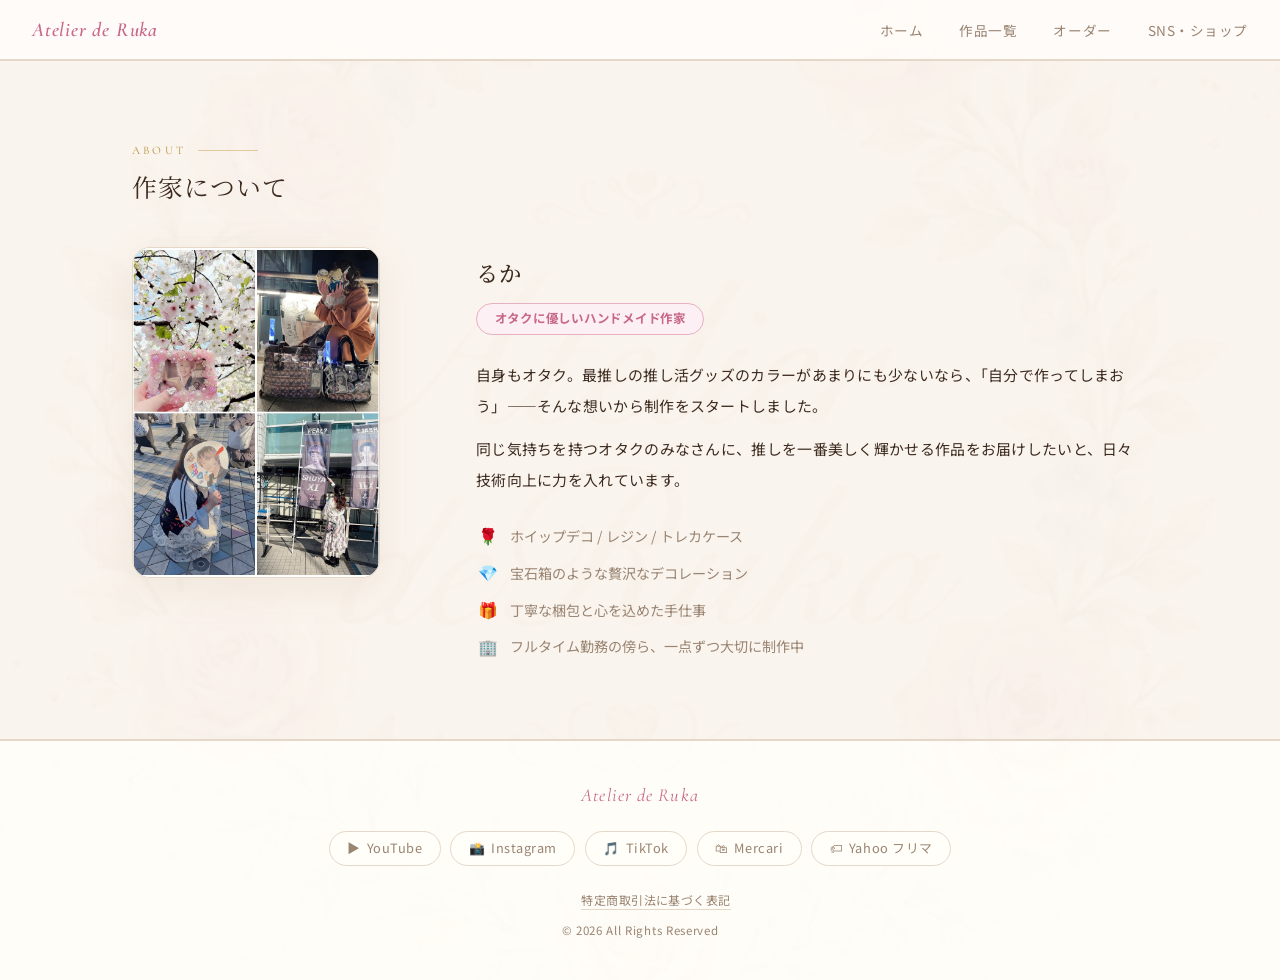
==== about.html @ a7fd2124 "作家についてを別ページ（about.html）に分離、TOPから削除" ====
<!DOCTYPE html>
<html lang="ja">
<head>
  <meta charset="UTF-8">
  <meta name="viewport" content="width=device-width, initial-scale=1.0">
  <title>作家について — Atelier de Ruka</title>
  <link rel="preconnect" href="https://fonts.googleapis.com">
  <link rel="preconnect" href="https://fonts.gstatic.com" crossorigin>
  <link href="https://fonts.googleapis.com/css2?family=Cormorant+Garamond:ital,wght@0,400;0,500;0,600;1,400;1,600&family=Noto+Sans+JP:wght@400;600;700&family=Noto+Serif+JP:wght@400;500;700&display=swap" rel="stylesheet">
  <link rel="icon" type="image/png" href="images/icon-512.png?v=2">
  <link rel="manifest" href="/manifest.json">
  <link rel="apple-touch-icon" href="/images/icon-512.png">
  <meta name="theme-color" content="#c8698a">
  <meta name="apple-mobile-web-app-capable" content="yes">
  <meta name="apple-mobile-web-app-title" content="Atelier de Ruka">
  <link rel="stylesheet" href="style.css?v=5">
</head>
<body>

  <header>
    <span class="site-title" id="js-site-title">Handmade Works</span>
    <nav>
      <a href="index.html">ホーム</a>
      <a href="works.html" target="_blank">作品一覧</a>
      <a href="order.html">オーダー</a>
      <a href="index.html#connect">SNS・ショップ</a>
    </nav>
  </header>

  <main style="margin-top: 60px;">
    <!-- 作家について -->
    <section id="about">
      <div class="section-wrap">
        <p class="section-label">ABOUT</p>
        <h2 class="section-heading">作家について</h2>
        <div class="about-profile">
          <div class="about-photo-col">
            <div class="about-photo-main-frame">
              <img src="images/about-collage.jpg" alt="推し活の日々" class="about-photo-main-img">
            </div>
          </div>
          <div class="about-text-col">
            <p class="about-name" id="js-about-name"></p>
            <span class="about-catch-badge">オタクに優しいハンドメイド作家</span>
            <div class="about-story">
              <p>自身もオタク。最推しの推し活グッズのカラーがあまりにも少ないなら、「自分で作ってしまおう」——そんな想いから制作をスタートしました。</p>
              <p>同じ気持ちを持つオタクのみなさんに、推しを一番美しく輝かせる作品をお届けしたいと、日々技術向上に力を入れています。</p>
            </div>
            <ul class="about-highlights">
              <li><span class="about-hl-icon">🌹</span>ホイップデコ / レジン / トレカケース</li>
              <li><span class="about-hl-icon">💎</span>宝石箱のような贅沢なデコレーション</li>
              <li><span class="about-hl-icon">🎁</span>丁寧な梱包と心を込めた手仕事</li>
              <li><span class="about-hl-icon">🏢</span>フルタイム勤務の傍ら、一点ずつ大切に制作中</li>
            </ul>
          </div>
        </div>
      </div>
    </section>
  </main>

  <footer>
    <p class="footer-site-name" id="js-footer-name">Handmade Works</p>
    <div class="sns-links" id="js-sns-links"></div>
    <nav class="footer-legal">
      <a href="tokusho.html">特定商取引法に基づく表記</a>
    </nav>
    <p class="footer-copy">© 2026 All Rights Reserved</p>
  </footer>

  <!-- ボトムナビ（スマホ専用） -->
  <nav class="bottom-nav">
    <a href="index.html" class="bottom-nav-item" data-page="index">
      <span class="bottom-nav-icon">🌸</span>
      <span class="bottom-nav-label">ホーム</span>
    </a>
    <a href="works.html" target="_blank" class="bottom-nav-item" data-page="works">
      <span class="bottom-nav-icon">🌹</span>
      <span class="bottom-nav-label">作品一覧</span>
    </a>
    <a href="order.html" class="bottom-nav-item" data-page="order">
      <span class="bottom-nav-icon">💌</span>
      <span class="bottom-nav-label">オーダー</span>
    </a>
    <a href="index.html#connect" class="bottom-nav-item" data-page="connect">
      <span class="bottom-nav-icon">🎀</span>
      <span class="bottom-nav-label">ショップ</span>
    </a>
  </nav>

  <script src="config.js"></script>
  <script src="about.js"></script>
</body>
</html>
---- style.css ----
/* === 変数 === */
*, *::before, *::after {
  margin: 0;
  padding: 0;
  box-sizing: border-box;
}

:root {
  --bg:          #fdf8f2;
  --bg-card:     #fffef9;
  --bg-pink:     #f9f3ec;
  --text:        #3d2b1f;
  --text-muted:  #9a8472;
  --rose:        #c8698a;
  --rose-light:  #e8b0c4;
  --rose-pale:   #fdf0f4;
  --gold:        #b8933e;
  --gold-light:  #d4af6a;
  --border:      #e5d8c8;
  --shadow:      rgba(180, 140, 100, 0.12);
}

html {
  scroll-behavior: smooth;
  overflow-x: hidden;
}


body {
  font-family: 'Noto Sans JP', 'Hiragino Kaku Gothic Pro', sans-serif;
  color: var(--text);
  line-height: 1.6;
  overflow-x: hidden;
  /* バラ画像を88%の透明クリームで重ねて薄く表示 */
  background:
    linear-gradient(rgba(253, 248, 242, 0.88), rgba(253, 248, 242, 0.88)),
    url('images/logo.png') center / cover fixed no-repeat;
}

/* === ヘッダー === */
header {
  position: fixed;
  top: 0;
  width: 100%;
  height: 60px;
  display: flex;
  align-items: center;
  justify-content: space-between;
  padding: 0 2rem;
  background: rgba(255, 251, 248, 0.96);
  backdrop-filter: blur(12px);
  border-bottom: 1px solid var(--border);
  z-index: 100;
}

.site-title {
  font-family: 'Cormorant Garamond', 'Noto Serif JP', serif;
  font-size: 1.25rem;
  font-weight: 600;
  font-style: italic;
  color: var(--rose);
  letter-spacing: 0.04em;
}

nav a {
  color: var(--text-muted);
  text-decoration: none;
  font-size: 0.85rem;
  margin-left: 2rem;
  letter-spacing: 0.04em;
  transition: color 0.2s;
}
nav a:hover { color: var(--rose); }

/* === ヒーロー === */
.hero {
  margin-top: 60px;
  padding: 4.5rem 2rem 5.5rem;
  min-height: 540px;
  display: flex;
  align-items: center;
  justify-content: center;
  text-align: center;
  background: transparent;
  border-bottom: 1px solid var(--border);
  position: relative;
  overflow: hidden;
}

/* コラージュ背景（2×2グリッド） */
.hero-bg {
  position: absolute;
  inset: 0;
  display: grid;
  grid-template-columns: 1fr 1fr;
  grid-template-rows: 1fr 1fr;
  gap: 2px;
  pointer-events: none;
  z-index: 0;
}

.hero-bg-img {
  width: 100%;
  height: 100%;
  object-fit: cover;
  opacity: 0.38;
  filter: saturate(0.85) brightness(1.05);
  display: block;
}

/* 中央をクリームでフェード */
.hero-bg-fade {
  position: absolute;
  inset: 0;
  background: radial-gradient(
    ellipse 65% 68% at 50% 50%,
    rgba(253,248,242,0.97) 0%,
    rgba(253,248,242,0.80) 45%,
    rgba(253,248,242,0.25) 75%,
    rgba(253,248,242,0.05) 100%
  );
}

/* コンテンツは背景より前面に */
.hero-content {
  position: relative;
  z-index: 1;
}

.hero-logo-wrap {
  max-width: 420px;
  margin: 0 auto 2.5rem;
  animation: heroFadeUp 0.9s ease both;
}

.hero-logo-img {
  width: 100%;
  height: auto;
  display: block;
  filter: drop-shadow(0 8px 24px rgba(180, 140, 100, 0.22));
}

/* 装飾ライン */

.hero-tagline {
  font-family: 'Noto Serif JP', serif;
  font-size: clamp(1.1rem, 2.8vw, 1.55rem);
  font-weight: 400;
  color: var(--text);
  line-height: 1.9;
  letter-spacing: 0.08em;
  margin-bottom: 1.1rem;
  animation: heroFadeIn 0.9s ease 0.45s both;
}

.hero-sub {
  font-size: 0.85rem;
  color: var(--text-muted);
  line-height: 1.9;
  max-width: 460px;
  margin: 0 auto;
  letter-spacing: 0.03em;
  animation: heroFadeIn 0.9s ease 0.65s both;
}

@keyframes heroFadeUp {
  from { opacity: 0; transform: translateY(24px); }
  to   { opacity: 1; transform: translateY(0); }
}

@keyframes heroFadeIn {
  from { opacity: 0; }
  to   { opacity: 1; }
}

/* === セクション共通 === */
.section-wrap {
  max-width: 1080px;
  margin: 0 auto;
  padding: 5rem 2rem;
}

.section-label {
  font-family: 'Cormorant Garamond', serif;
  font-size: 0.72rem;
  letter-spacing: 0.28em;
  text-transform: uppercase;
  color: var(--gold);
  margin-bottom: 0.5rem;
  display: flex;
  align-items: center;
  gap: 0.75rem;
}

.section-label::after {
  content: '';
  display: block;
  width: 60px;
  height: 1px;
  background: var(--gold-light);
  opacity: 0.6;
}

.section-heading {
  font-family: 'Noto Serif JP', serif;
  font-size: 1.55rem;
  font-weight: 400;
  color: var(--text);
  margin-bottom: 2.5rem;
  letter-spacing: 0.04em;
}

/* === 作品コンテナ === */
.works-container {
  display: block;
}

/* === カテゴリセクション === */
.category-section {
  margin-bottom: 3.5rem;
}

.category-header {
  display: flex;
  align-items: center;
  justify-content: space-between;
  margin-bottom: 1.25rem;
  padding-bottom: 0.75rem;
  border-bottom: 1px solid var(--border);
  position: relative;
}

.category-header::after {
  content: '';
  position: absolute;
  bottom: -1px;
  left: 0;
  width: 48px;
  height: 2px;
  background: var(--rose);
  border-radius: 2px;
}

.category-header-left {
  display: flex;
  align-items: baseline;
  gap: 0.75rem;
}

.category-name {
  font-family: 'Noto Serif JP', serif;
  font-size: 1.1rem;
  font-weight: 500;
  color: var(--text);
  letter-spacing: 0.04em;
}

.category-count {
  font-size: 0.72rem;
  color: var(--text-muted);
  background: var(--bg-pink);
  border: 1px solid var(--border);
  padding: 0.1rem 0.6rem;
  border-radius: 999px;
}

.category-more-btn {
  font-family: inherit;
  font-size: 0.8rem;
  color: var(--rose);
  background: none;
  border: 1px solid var(--rose-light);
  border-radius: 999px;
  cursor: pointer;
  padding: 0.3rem 0.9rem;
  transition: all 0.18s;
  letter-spacing: 0.03em;
  white-space: nowrap;
}

.category-more-btn:hover {
  background: var(--rose-pale);
}

.category-grid {
  display: grid;
  grid-template-columns: repeat(auto-fill, minmax(200px, 1fr));
  gap: 1.25rem;
}

.work-card {
  background: var(--bg-card);
  border: 1px solid var(--border);
  border-radius: 12px;
  overflow: hidden;
  cursor: pointer;
  transition: transform 0.22s, box-shadow 0.22s;
  box-shadow: 0 2px 10px var(--shadow);
  text-decoration: none;
  color: inherit;
  display: block;
}

.work-card:hover {
  transform: translateY(-5px);
  box-shadow: 0 14px 36px var(--shadow);
}

.work-card:focus-visible {
  outline: 2px solid var(--rose);
  outline-offset: 2px;
}

.card-img {
  width: 100%;
  aspect-ratio: 1;
  overflow: hidden;
  background: var(--bg-pink);
}

.card-img img {
  width: 100%;
  height: 100%;
  object-fit: cover;
  transition: transform 0.35s;
}

.work-card:hover .card-img img { transform: scale(1.05); }

.card-img-placeholder {
  width: 100%;
  aspect-ratio: 1;
  background: var(--bg-pink);
  display: flex;
  align-items: center;
  justify-content: center;
  font-size: 3rem;
}

.card-body {
  padding: 1rem 1.2rem 1.25rem;
}

.badge {
  display: inline-block;
  font-size: 0.68rem;
  letter-spacing: 0.08em;
  color: var(--rose);
  border: 1px solid var(--rose-light);
  border-radius: 3px;
  padding: 0.12rem 0.55rem;
  margin-bottom: 0.5rem;
  background: var(--rose-pale);
}

.card-title {
  font-size: 0.93rem;
  font-weight: 600;
  color: var(--text);
  margin-bottom: 0.35rem;
}

.card-desc {
  font-size: 0.8rem;
  color: var(--text-muted);
  line-height: 1.6;
  margin-bottom: 0.75rem;
  display: -webkit-box;
  -webkit-line-clamp: 2;
  -webkit-box-orient: vertical;
  overflow: hidden;
}

.card-price {
  font-family: 'Cormorant Garamond', serif;
  font-size: 1.05rem;
  font-weight: 600;
  color: var(--gold);
  letter-spacing: 0.03em;
  margin-bottom: 0.6rem;
}

.modal-price {
  font-family: 'Cormorant Garamond', serif;
  font-size: 1.2rem;
  font-weight: 600;
  color: var(--gold);
  letter-spacing: 0.03em;
  margin-bottom: 0;
}

.shop-links {
  display: flex;
  gap: 0.4rem;
  flex-wrap: wrap;
}

.shop-btn {
  display: inline-flex;
  align-items: center;
  gap: 0.25rem;
  padding: 0.3rem 0.8rem;
  border-radius: 999px;
  font-size: 0.73rem;
  font-weight: 600;
  text-decoration: none;
  border: 1px solid var(--border);
  background: var(--bg-card);
  color: var(--text-muted);
  transition: all 0.18s;
  white-space: nowrap;
}

.shop-btn:hover {
  border-color: var(--rose-light);
  color: var(--rose);
  background: var(--rose-pale);
}

.shop-btn-lg {
  padding: 0.6rem 1.3rem;
  font-size: 0.9rem;
  border-radius: 8px;
  font-weight: 700;
  width: 100%;
  justify-content: center;
}

/* === About === */
#about {
  background: rgba(249, 243, 236, 0.82);
  border-top: 1px solid var(--border);
  border-bottom: 1px solid var(--border);
}

.about-profile {
  display: grid;
  grid-template-columns: 280px 1fr;
  gap: 4rem;
  align-items: start;
}

.about-photo-col {
  position: relative;
  padding-bottom: 3rem;
  padding-right: 2rem;
}

.about-photo-main-frame {
  border-radius: 18px;
  overflow: hidden;
  border: 1px solid var(--border);
  box-shadow: 0 10px 40px var(--shadow);
  aspect-ratio: 3/4;
}

.about-photo-main-img {
  width: 100%;
  height: 100%;
  object-fit: cover;
  object-position: top;
  display: block;
}

.about-photo-sub-frame {
  position: absolute;
  bottom: 0;
  right: 0;
  width: 55%;
  border-radius: 14px;
  overflow: hidden;
  border: 3px solid #fff;
  box-shadow: 0 8px 24px var(--shadow);
  aspect-ratio: 3/4;
}

.about-photo-sub-img {
  width: 100%;
  height: 100%;
  object-fit: cover;
  object-position: center;
  display: block;
}

.about-text-col {
  padding-top: 0.5rem;
}

.about-name {
  font-family: 'Noto Serif JP', serif;
  font-size: 1.4rem;
  font-weight: 500;
  color: var(--text);
  margin-bottom: 0.75rem;
  letter-spacing: 0.04em;
}

.about-catch-badge {
  display: inline-block;
  font-size: 0.78rem;
  font-weight: 700;
  letter-spacing: 0.06em;
  color: var(--rose);
  background: var(--rose-pale);
  border: 1px solid var(--rose-light);
  border-radius: 999px;
  padding: 0.3rem 1.1rem;
  margin-bottom: 1.5rem;
}

.about-story {
  margin-bottom: 1.75rem;
}

.about-story p {
  color: var(--text);
  font-size: 0.93rem;
  line-height: 2.1;
  margin-bottom: 0.75rem;
  letter-spacing: 0.02em;
}

.about-highlights {
  list-style: none;
  display: flex;
  flex-direction: column;
  gap: 0.7rem;
}

.about-highlights li {
  display: flex;
  align-items: center;
  gap: 0.65rem;
  font-size: 0.88rem;
  color: var(--text-muted);
  line-height: 1.6;
}

.about-hl-icon {
  font-size: 1rem;
  flex-shrink: 0;
  width: 1.5rem;
  text-align: center;
}

/* === フッター === */
footer {
  border-top: 1px solid var(--border);
  padding: 2.5rem 2rem;
  text-align: center;
  background: rgba(255, 254, 249, 0.9);
}

.footer-site-name {
  font-family: 'Cormorant Garamond', serif;
  font-size: 1.15rem;
  font-style: italic;
  color: var(--rose);
  margin-bottom: 0.5rem;
  letter-spacing: 0.06em;
}

.footer-legal {
  margin-bottom: 0.6rem;
}
.footer-legal a {
  font-size: 0.75rem;
  color: var(--text-muted);
  text-decoration: none;
  border-bottom: 1px solid var(--border);
  padding-bottom: 1px;
  transition: color 0.15s;
}
.footer-legal a:hover {
  color: var(--rose);
}
.footer-copy {
  font-size: 0.72rem;
  color: var(--text-muted);
  letter-spacing: 0.06em;
}

/* === SNS・ショップセクション === */
#connect {
  background: rgba(249, 243, 236, 0.82);
  border-top: 1px solid var(--border);
  border-bottom: 1px solid var(--border);
}

.connect-grid {
  display: grid;
  grid-template-columns: repeat(2, 1fr);
  gap: 1rem;
  max-width: 580px;
  margin: 0 auto;
}

.connect-btn {
  display: flex;
  flex-direction: column;
  align-items: center;
  gap: 0.45rem;
  padding: 1.75rem 1rem;
  border-radius: 14px;
  border: 1px solid var(--border);
  background: var(--bg-card);
  text-decoration: none;
  transition: all 0.22s;
  box-shadow: 0 2px 12px var(--shadow);
}

.connect-btn:hover {
  border-color: var(--rose-light);
  background: var(--rose-pale);
  transform: translateY(-4px);
  box-shadow: 0 10px 28px var(--shadow);
}

.connect-btn-icon { font-size: 2rem; }

.connect-btn-label {
  font-size: 0.9rem;
  font-weight: 700;
  color: var(--text);
  letter-spacing: 0.03em;
}

.connect-btn-sub {
  font-size: 0.72rem;
  color: var(--text-muted);
  letter-spacing: 0.02em;
}

/* === ヒーロー下SNSバー === */
#hero-sns-bar {
  border-bottom: 1px solid var(--border);
  background: var(--bg-card);
}
.hero-sns-bar-inner {
  max-width: 900px;
  margin: 0 auto;
  padding: 1rem 1.5rem;
  display: flex;
  justify-content: center;
}
.hero-sns-links {
  display: flex;
  flex-wrap: wrap;
  justify-content: center;
  gap: 0.6rem;
}

/* === SNSリンク（フッター）=== */
.sns-links {
  display: flex;
  flex-wrap: wrap;
  justify-content: center;
  gap: 0.6rem;
  margin: 1.25rem 0;
}

.sns-link {
  display: inline-flex;
  align-items: center;
  gap: 0.35rem;
  padding: 0.4rem 1.1rem;
  border-radius: 999px;
  border: 1px solid var(--border);
  color: var(--text-muted);
  text-decoration: none;
  font-size: 0.8rem;
  letter-spacing: 0.04em;
  background: var(--bg-card);
  transition: all 0.18s;
}

.sns-link:hover {
  border-color: var(--rose-light);
  color: var(--rose);
  background: var(--rose-pale);
}

/* === ローディング === */
.loading {
  padding: 4rem 2rem;
  text-align: center;
  color: var(--text-muted);
  grid-column: 1 / -1;
}

/* === モーダル === */
.modal-overlay {
  position: fixed;
  inset: 0;
  background: rgba(61, 31, 43, 0.5);
  z-index: 200;
  display: flex;
  align-items: center;
  justify-content: center;
  padding: 1rem;
  opacity: 0;
  pointer-events: none;
  transition: opacity 0.2s;
}

.modal-overlay.active {
  opacity: 1;
  pointer-events: all;
}

.modal {
  background: var(--bg-card);
  border: 1px solid var(--border);
  border-radius: 16px;
  width: 100%;
  max-width: 480px;
  max-height: 90vh;
  overflow-y: auto;
  transform: translateY(12px);
  transition: transform 0.2s;
  box-shadow: 0 20px 60px rgba(61, 31, 43, 0.18);
}

.modal-overlay.active .modal { transform: translateY(0); }

.modal-img img {
  width: 100%;
  aspect-ratio: 1;
  object-fit: cover;
  border-radius: 16px 16px 0 0;
  display: block;
}

.modal-img-placeholder {
  width: 100%;
  aspect-ratio: 1;
  background: var(--bg-pink);
  display: flex;
  align-items: center;
  justify-content: center;
  font-size: 5rem;
  border-radius: 16px 16px 0 0;
}

.modal-body {
  padding: 1.5rem;
  position: relative;
}

.modal-close {
  position: absolute;
  top: 1.25rem;
  right: 1.25rem;
  background: var(--bg-pink);
  border: 1px solid var(--border);
  color: var(--text-muted);
  width: 32px;
  height: 32px;
  border-radius: 50%;
  cursor: pointer;
  font-size: 0.85rem;
  display: flex;
  align-items: center;
  justify-content: center;
  transition: all 0.15s;
}

.modal-close:hover { color: var(--rose); border-color: var(--rose-light); }

.modal-title {
  font-family: 'Noto Serif JP', serif;
  font-size: 1.15rem;
  font-weight: 500;
  color: var(--text);
  margin: 0.5rem 0 0.75rem;
}

.modal-desc {
  color: var(--text-muted);
  font-size: 0.875rem;
  line-height: 1.8;
  margin-bottom: 1rem;
}

/* === オーダーCTA（ホーム） === */
#order-cta {
  border-top: 1px solid var(--border);
  border-bottom: 1px solid var(--border);
}

.order-cta-wrap {
  background: linear-gradient(135deg, #c8698a 0%, #a85570 50%, #b8933e 100%);
  padding: 3.5rem 2rem;
  text-align: center;
}

.order-cta-inner {
  max-width: 560px;
  margin: 0 auto;
}

.order-cta-label {
  font-family: 'Cormorant Garamond', serif;
  font-size: 0.72rem;
  letter-spacing: 0.28em;
  text-transform: uppercase;
  color: rgba(255,255,255,0.75);
  margin-bottom: 0.75rem;
}

.order-cta-title {
  font-family: 'Noto Serif JP', serif;
  font-size: 1.5rem;
  font-weight: 400;
  color: #fff;
  line-height: 1.8;
  margin-bottom: 0.6rem;
  letter-spacing: 0.04em;
}

.order-cta-sub {
  color: rgba(255,255,255,0.82);
  font-size: 0.88rem;
  margin-bottom: 1.75rem;
}

.order-cta-btn {
  display: inline-block;
  padding: 0.9rem 2.8rem;
  background: #fff;
  color: var(--rose);
  text-decoration: none;
  border-radius: 999px;
  font-size: 1rem;
  font-weight: 700;
  letter-spacing: 0.05em;
  transition: all 0.2s;
  box-shadow: 0 4px 20px rgba(0,0,0,0.18);
}

.order-cta-btn:hover {
  background: var(--rose-pale);
  transform: translateY(-2px);
  box-shadow: 0 8px 28px rgba(0,0,0,0.22);
}

/* === すべて見るボタン（ホーム） === */
.view-all-wrap {
  text-align: center;
  margin-top: 1rem;
}

.view-all-btn {
  display: inline-block;
  padding: 0.7rem 2rem;
  border-radius: 999px;
  border: 1px solid var(--rose-light);
  color: var(--rose);
  background: var(--rose-pale);
  text-decoration: none;
  font-size: 0.88rem;
  letter-spacing: 0.05em;
  font-weight: 600;
  transition: all 0.2s;
}

.view-all-btn:hover {
  background: var(--rose);
  color: #fff;
  border-color: var(--rose);
}

/* === 作品詳細ページ === */
.back-btn {
  display: inline-flex;
  align-items: center;
  gap: 0.4rem;
  color: var(--rose);
  text-decoration: none;
  font-size: 0.85rem;
  letter-spacing: 0.04em;
  margin-bottom: 2rem;
  transition: opacity 0.18s;
}

.back-btn:hover { opacity: 0.7; }

.work-detail-grid {
  display: grid;
  grid-template-columns: 1fr 1fr;
  gap: 3rem;
  align-items: start;
}

.work-detail-img-wrap {
  border-radius: 14px;
  overflow: hidden;
  background: var(--bg-pink);
  border: 1px solid var(--border);
  box-shadow: 0 4px 24px var(--shadow);
}

.work-detail-img {
  width: 100%;
  height: auto;
  display: block;
  aspect-ratio: 1;
  object-fit: cover;
}

.work-detail-img-placeholder {
  width: 100%;
  aspect-ratio: 1;
  display: flex;
  align-items: center;
  justify-content: center;
  font-size: 5rem;
}

.work-detail-info {
  display: flex;
  flex-direction: column;
  gap: 1rem;
}

.work-detail-title {
  font-family: 'Noto Serif JP', serif;
  font-size: 1.45rem;
  font-weight: 500;
  color: var(--text);
  letter-spacing: 0.04em;
  line-height: 1.6;
}

.work-detail-price {
  font-family: 'Cormorant Garamond', serif;
  font-size: 1.6rem;
  font-weight: 600;
  color: var(--gold);
  letter-spacing: 0.04em;
}

.work-detail-desc {
  color: var(--text-muted);
  font-size: 0.9rem;
  line-height: 2;
  white-space: pre-line;
}

.work-detail-shops {
  display: flex;
  flex-direction: column;
  gap: 0.75rem;
  margin-top: 0.5rem;
}

.shop-btn-detail {
  display: flex;
  align-items: center;
  justify-content: center;
  gap: 0.5rem;
  padding: 0.85rem 1.5rem;
  border-radius: 10px;
  border: 1px solid var(--border);
  background: var(--bg-card);
  color: var(--text);
  text-decoration: none;
  font-size: 0.95rem;
  font-weight: 700;
  transition: all 0.2s;
  box-shadow: 0 2px 8px var(--shadow);
}

.shop-btn-detail:hover {
  border-color: var(--rose-light);
  background: var(--rose-pale);
  color: var(--rose);
}

.share-wrap {
  margin-top: 1.5rem;
  padding-top: 1.25rem;
  border-top: 1px solid var(--border);
}

.share-label {
  font-size: 0.75rem;
  color: var(--text-muted);
  letter-spacing: 0.06em;
  margin-bottom: 0.6rem;
}

.share-buttons {
  display: flex;
  flex-wrap: wrap;
  gap: 0.6rem;
}

.share-btn {
  display: inline-flex;
  align-items: center;
  gap: 0.35rem;
  padding: 0.5rem 1.1rem;
  border-radius: 999px;
  font-size: 0.82rem;
  font-weight: 700;
  text-decoration: none;
  transition: all 0.18s;
}

.share-btn-x {
  background: #000;
  color: #fff;
}
.share-btn-x:hover { background: #333; }

.share-btn-line {
  background: #06c755;
  color: #fff;
}
.share-btn-line:hover { background: #05b34c; }

.share-btn-instagram {
  background: linear-gradient(135deg, #f09433 0%, #e6683c 25%, #dc2743 50%, #cc2366 75%, #bc1888 100%);
  color: #fff;
  border: none;
  cursor: pointer;
  font-family: inherit;
}
.share-btn-instagram:hover { opacity: 0.88; }

.share-btn-tiktok {
  background: #010101;
  color: #fff;
  border: none;
  cursor: pointer;
  font-family: inherit;
}
.share-btn-tiktok:hover { background: #2a2a2a; }

/* URLコピートースト通知 */
.copy-toast {
  position: fixed;
  bottom: 80px;
  left: 50%;
  transform: translateX(-50%) translateY(20px);
  background: rgba(60, 40, 30, 0.92);
  color: #fff;
  padding: 0.7rem 1.2rem;
  border-radius: 999px;
  font-size: 0.8rem;
  white-space: nowrap;
  opacity: 0;
  pointer-events: none;
  transition: opacity 0.25s, transform 0.25s;
  z-index: 300;
}
.copy-toast.visible {
  opacity: 1;
  transform: translateX(-50%) translateY(0);
}

/* === 作品詳細 オーダーCTAボタン === */
.work-order-btn {
  display: block;
  text-align: center;
  margin: 1.5rem 0;
  padding: 0.9rem 1.5rem;
  background: linear-gradient(135deg, var(--rose), var(--gold));
  color: #fff;
  text-decoration: none;
  border-radius: 999px;
  font-size: 0.9rem;
  font-weight: 700;
  letter-spacing: 0.04em;
  transition: opacity 0.2s, transform 0.2s;
  box-shadow: 0 4px 16px rgba(200, 105, 138, 0.3);
}
.work-order-btn:hover {
  opacity: 0.88;
  transform: translateY(-2px);
}

/* === 作品一覧 オーダーCTAバナー === */
.works-order-banner {
  background: linear-gradient(135deg, var(--rose-pale), #fff8f0);
  border-top: 1px solid var(--border);
  border-bottom: 1px solid var(--border);
  padding: 3.5rem 2rem;
  text-align: center;
}
.works-order-banner-inner {
  max-width: 520px;
  margin: 0 auto;
}
.works-order-banner-sub {
  font-size: 0.75rem;
  color: var(--text-muted);
  letter-spacing: 0.12em;
  text-transform: uppercase;
  margin-bottom: 0.6rem;
}
.works-order-banner-title {
  font-family: 'Cormorant Garamond', 'Noto Serif JP', serif;
  font-size: clamp(1.4rem, 4vw, 2rem);
  font-weight: 600;
  color: var(--rose);
  margin-bottom: 0.6rem;
}
.works-order-banner-text {
  font-size: 0.88rem;
  color: var(--text-muted);
  line-height: 1.8;
  margin-bottom: 1.6rem;
}
.works-order-banner-btn {
  display: inline-block;
  padding: 0.85rem 2.5rem;
  background: linear-gradient(135deg, var(--rose), var(--gold));
  color: #fff;
  text-decoration: none;
  border-radius: 999px;
  font-size: 0.95rem;
  font-weight: 700;
  letter-spacing: 0.05em;
  transition: opacity 0.2s, transform 0.2s;
  box-shadow: 0 4px 18px rgba(200, 105, 138, 0.3);
}
.works-order-banner-btn:hover {
  opacity: 0.88;
  transform: translateY(-2px);
}

.work-detail-no-shop {
  color: var(--text-muted);
  font-size: 0.85rem;
  margin-top: 0.5rem;
}

/* === ボトムナビ（スマホ専用） === */
.bottom-nav {
  display: none;
}

@media (max-width: 640px) {
  header nav { display: none; }
  .about-profile {
    grid-template-columns: 1fr;
    gap: 2.5rem;
  }
  .about-photo-col {
    padding-bottom: 2.5rem;
    padding-right: 1.5rem;
    max-width: 260px;
    margin: 0 auto;
  }
  .connect-grid { grid-template-columns: repeat(2, 1fr); }
  .work-detail-grid {
    grid-template-columns: 1fr;
    gap: 1.5rem;
  }

  /* ボトムナビ表示 */
  .bottom-nav {
    display: flex;
    position: fixed;
    bottom: 0;
    left: 0;
    right: 0;
    height: 62px;
    background: rgba(255, 251, 248, 0.97);
    backdrop-filter: blur(16px);
    -webkit-backdrop-filter: blur(16px);
    border-top: 1px solid var(--border);
    z-index: 200;
    justify-content: space-around;
    align-items: center;
    padding-bottom: env(safe-area-inset-bottom);
  }

  /* ボトムナビ分のpadding */
  body { padding-bottom: 62px; }
}

.bottom-nav-item {
  display: flex;
  flex-direction: column;
  align-items: center;
  justify-content: center;
  gap: 3px;
  text-decoration: none;
  color: var(--text-muted);
  flex: 1;
  padding: 6px 0;
  transition: color 0.18s;
  -webkit-tap-highlight-color: transparent;
}

.bottom-nav-item.active {
  color: var(--rose);
}

.bottom-nav-icon {
  font-size: 1.35rem;
  line-height: 1;
}

.bottom-nav-label {
  font-size: 0.62rem;
  letter-spacing: 0.02em;
  font-weight: 600;
  line-height: 1;
}
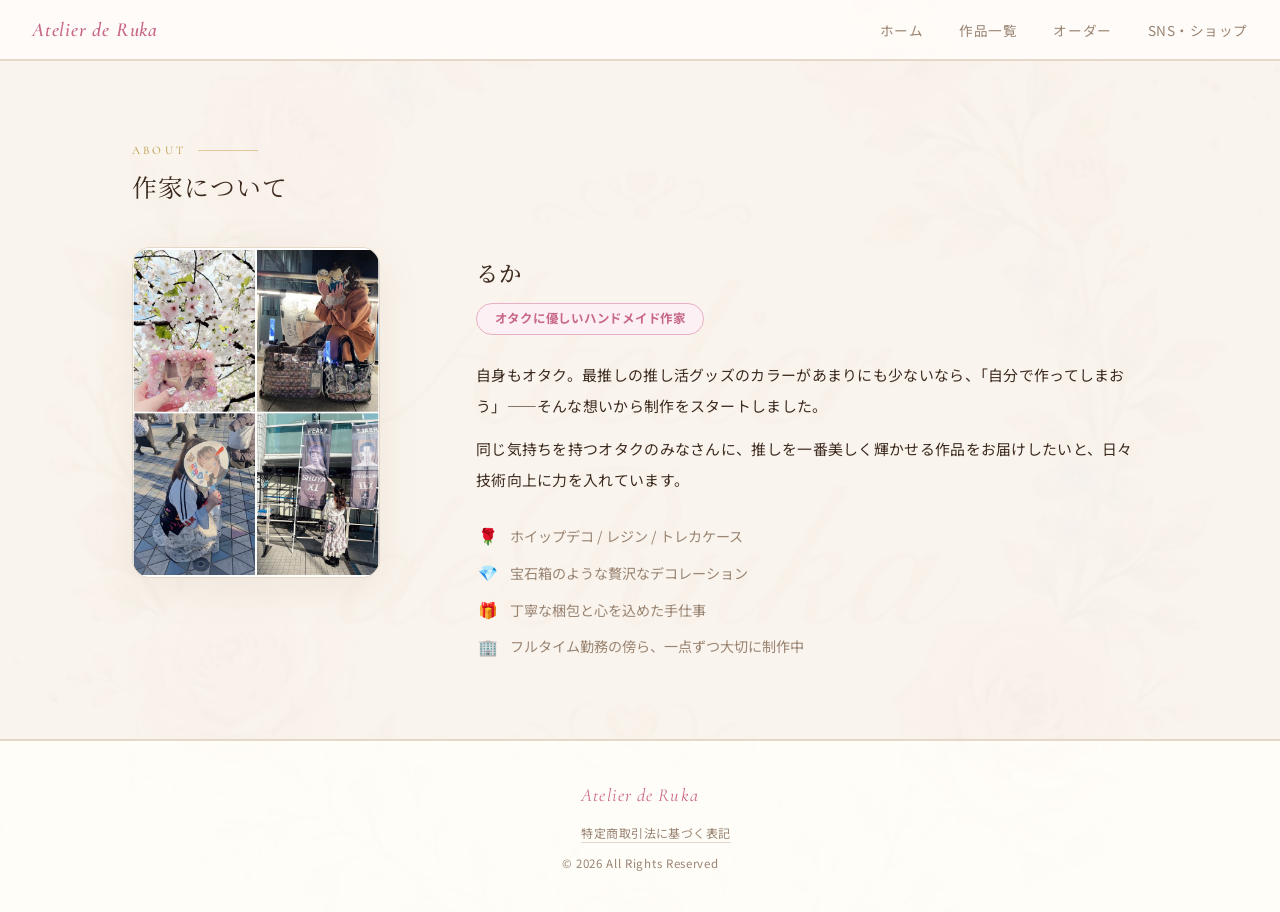
==== commit 7c6c4417: "フッターのSNSリンク行を全ページから削除" ====
--- a/about.html
+++ b/about.html
@@ -60,7 +60,6 @@
 
   <footer>
     <p class="footer-site-name" id="js-footer-name">Handmade Works</p>
-    <div class="sns-links" id="js-sns-links"></div>
     <nav class="footer-legal">
       <a href="tokusho.html">特定商取引法に基づく表記</a>
     </nav>
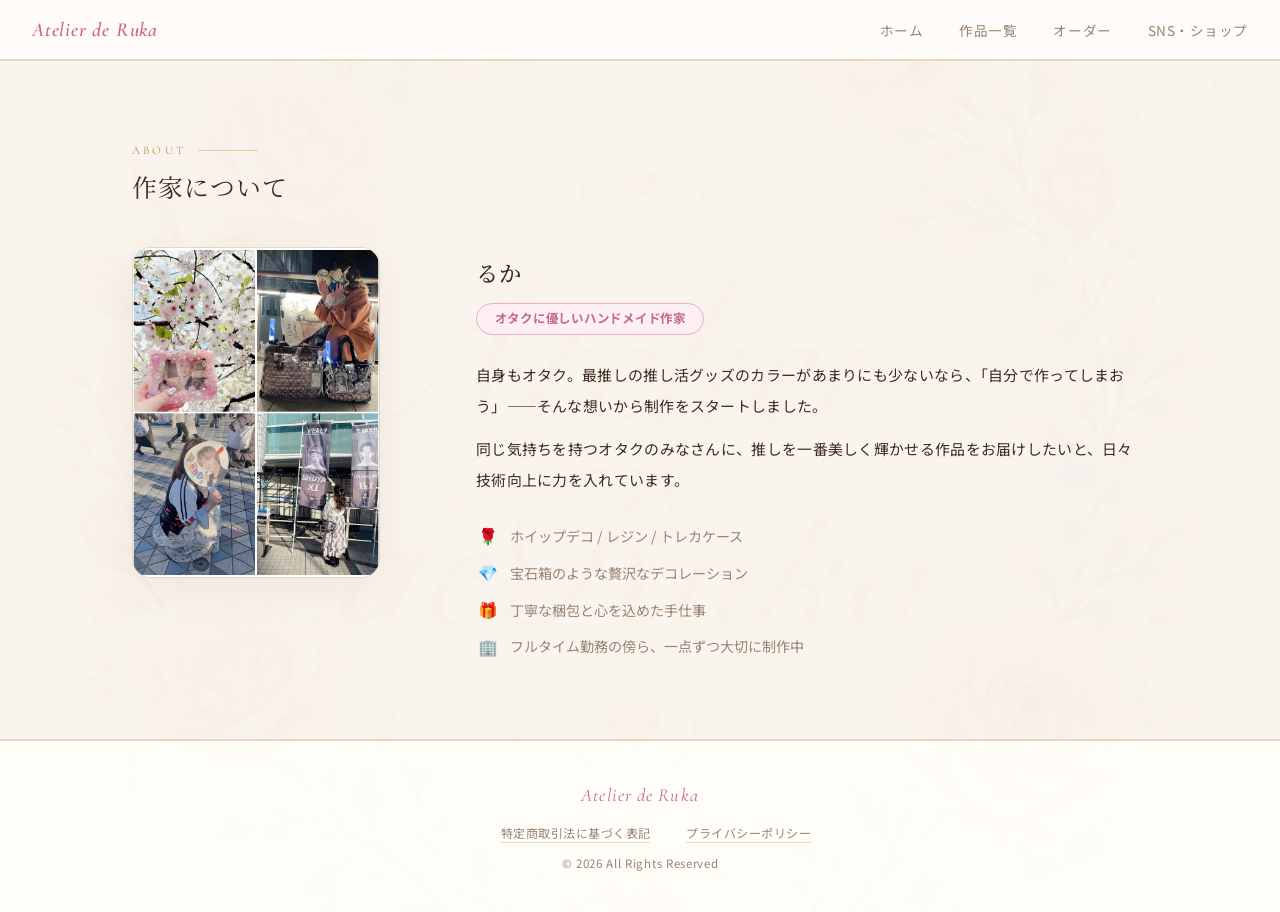
==== commit b09b9f8c: "プライバシーポリシーページを追加・全ページフッターにリンクを設置 Co-Authored-By: Claude Sonnet 4.6 <noreply@anthropic.com>" ====
--- a/about.html
+++ b/about.html
@@ -62,6 +62,7 @@
     <p class="footer-site-name" id="js-footer-name">Handmade Works</p>
     <nav class="footer-legal">
       <a href="tokusho.html">特定商取引法に基づく表記</a>
+      <a href="privacy.html">プライバシーポリシー</a>
     </nav>
     <p class="footer-copy">© 2026 All Rights Reserved</p>
   </footer>
